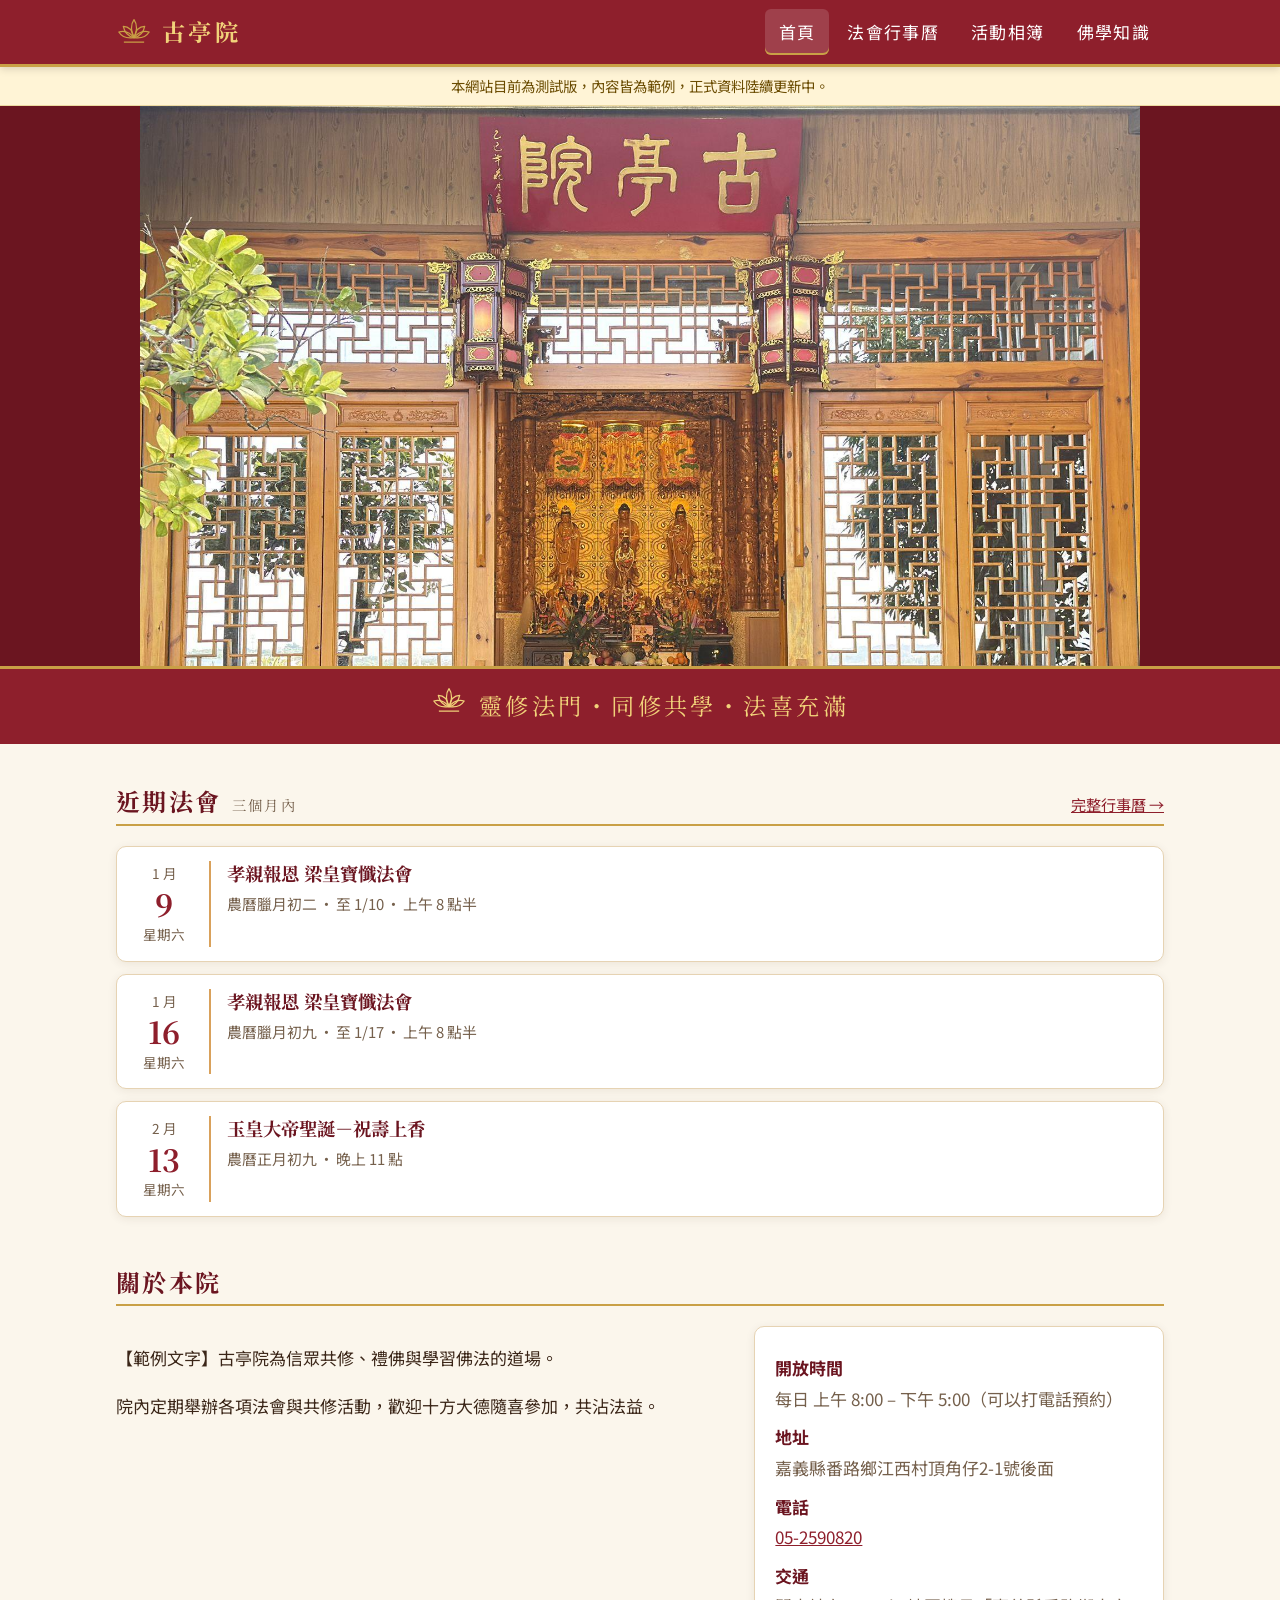
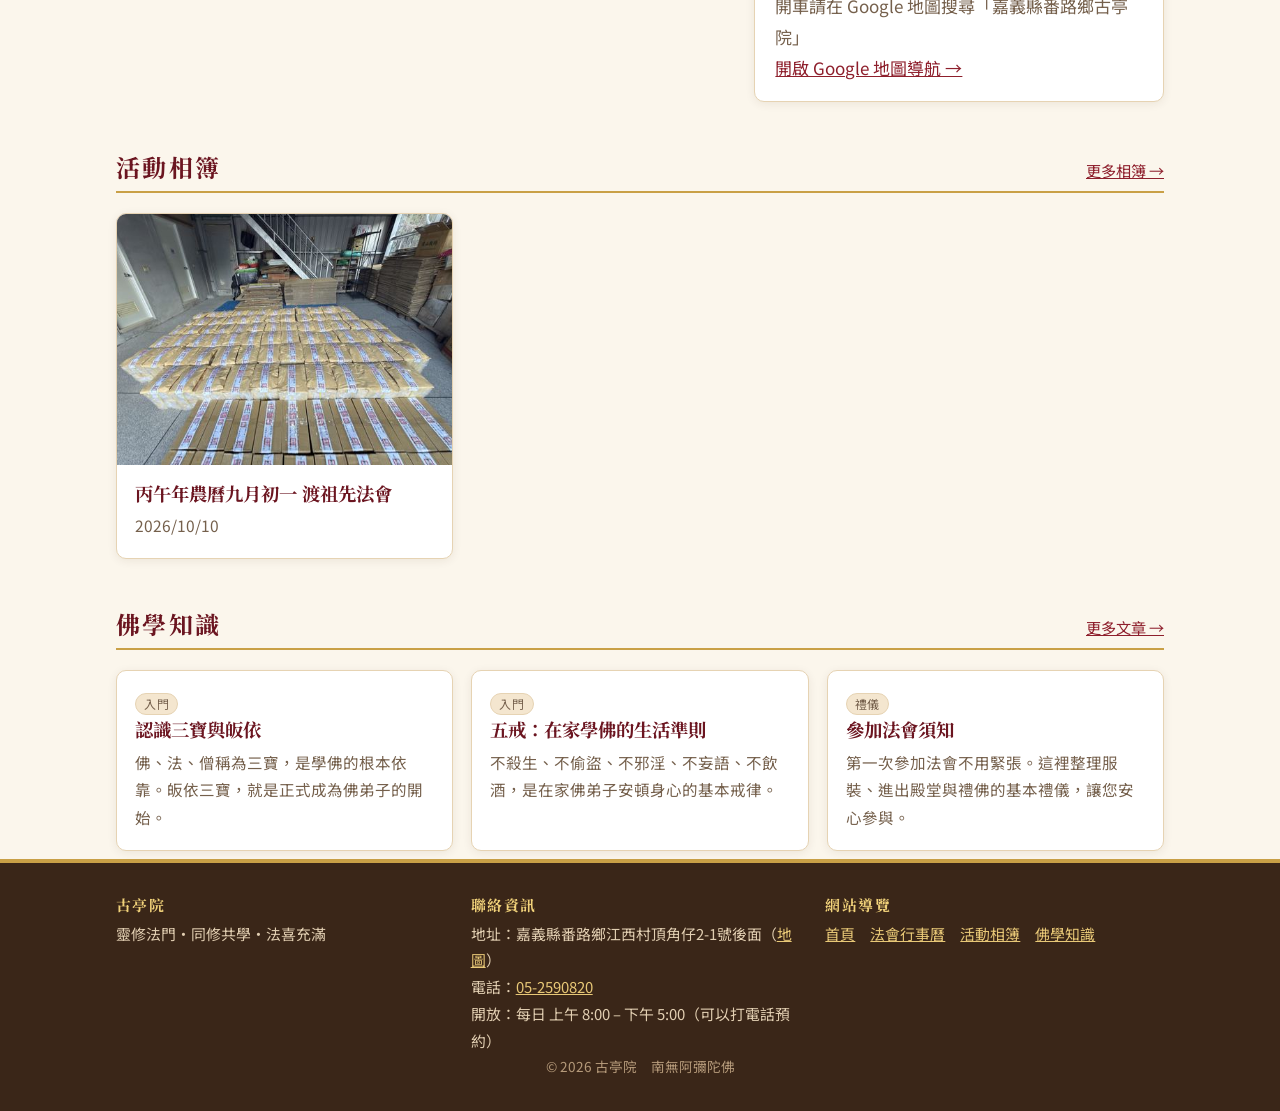
==== index.html @ 890fa640 "相簿：渡祖先法會換成新的 15 張照片；放大檢視加上「上一張／下一張」按鈕與點照片切換 Co-Authored-By: Claude Opus 5.5 (1M context) <noreply@an" ====
<!doctype html>
<html lang="zh-Hant-TW">
<head>
<meta charset="utf-8">
<meta name="viewport" content="width=device-width, initial-scale=1">
<title>古亭院</title>
<meta name="description" content="古亭院官方網站：法會行事曆、活動相簿與佛學知識。">
<link rel="icon" href="images/favicon.svg" type="image/svg+xml">
<link rel="preconnect" href="https://fonts.googleapis.com">
<link rel="preconnect" href="https://fonts.gstatic.com" crossorigin>
<link href="https://fonts.googleapis.com/css2?family=Noto+Sans+TC:wght@400;700&family=Noto+Serif+TC:wght@600;700&display=swap" rel="stylesheet">
<link rel="stylesheet" href="assets/css/style.css?v=10">
</head>
<body>
<header id="site-header" class="site-header"></header>
<section class="hero">
  <img class="hero-img" src="images/hero-gate-2.jpg" alt="古亭院山門，紅底金字「古亭院」匾額，大殿供奉佛像" width="1800" height="1009">
  <div class="hero-band">
    <h1 id="hero-name" class="visually-hidden">古亭院</h1>
    <span class="lotus" id="hero-lotus"></span>
    <p id="hero-slogan"></p>
  </div>
</section>
<main class="container">
  <section class="section">
    <div class="section-head"><h2>近期法會<small class="h2-note">三個月內</small></h2><a href="calendar.html">完整行事曆 →</a></div>
    <ul class="event-list" id="upcoming"></ul>
  </section>
  <section class="section">
    <div class="section-head"><h2>關於本院</h2></div>
    <div class="intro">
      <div id="intro-text"></div>
      <div class="info-box"><dl id="info-list"></dl></div>
    </div>
  </section>
  <section class="section">
    <div class="section-head"><h2>活動相簿</h2><a href="gallery.html">更多相簿 →</a></div>
    <div class="grid" id="latest-albums"></div>
  </section>
  <section class="section">
    <div class="section-head"><h2>佛學知識</h2><a href="dharma.html">更多文章 →</a></div>
    <div class="grid" id="latest-articles"></div>
  </section>
</main>
<footer id="site-footer" class="site-footer"></footer>
<script src="data/site.js?v=10"></script>
<script src="data/events.js?v=10"></script>
<script src="data/photos.js?v=10"></script>
<script src="data/albums.js?v=10"></script>
<script src="data/articles.js?v=10"></script>
<script src="assets/js/common.js?v=10"></script>
<script src="assets/js/home.js?v=10"></script>
</body>
</html>
---- assets/css/style.css ----
/* 古亭院網站 共用樣式
 * 配色取自古亭院山門實景：
 *   匾額朱紅、匾額金字、檜木門扇、佛龕金、供桌墨綠、深木色
 */
:root {
  --bg: #fbf6ec;           /* 淺木白：頁面底色 */
  --surface: #ffffff;
  --surface-alt: #f4e6cf;  /* 淺檜木：區塊底色 */
  --text: #3b2618;         /* 深木色：內文 */
  --text-muted: #75604c;
  --primary: #8e1f2c;      /* 匾額朱紅：頁首、按鈕、標題 */
  --primary-dark: #6b1520;
  --accent: #c9a046;       /* 匾額金字：線條、重點 */
  --wood: #d9a15b;         /* 檜木門扇 */
  --altar-gold: #b8742b;   /* 佛龕金 */
  --green: #2f4a3e;        /* 供桌墨綠：例行共修 */
  --footer: #3a2618;       /* 深木色：頁尾 */
  --border: #e6d3b3;
  --shadow: 0 2px 10px rgba(70, 40, 15, 0.08);
  --radius: 10px;
  --max: 1080px;
  --font-serif: "Noto Serif TC", "Songti TC", "PMingLiU", serif;
  --font-sans: "Noto Sans TC", "PingFang TC", "Microsoft JhengHei", sans-serif;
}

* { box-sizing: border-box; }

html { -webkit-text-size-adjust: 100%; }

body {
  margin: 0;
  background: var(--bg);
  color: var(--text);
  font-family: var(--font-sans);
  font-size: 17px;
  line-height: 1.8;
}

img { max-width: 100%; display: block; }

a { color: var(--primary); }
a:hover { color: var(--primary-dark); }

h1, h2, h3, h4 {
  font-family: var(--font-serif);
  line-height: 1.4;
  color: var(--primary-dark);
  margin: 0 0 0.6em;
}

.container {
  width: 100%;
  max-width: var(--max);
  margin: 0 auto;
  padding: 0 16px;
}

/* ===== 頁首與選單 ===== */
.site-header {
  background: var(--primary);
  color: #fff;
  position: sticky;
  top: 0;
  z-index: 50;
  border-bottom: 3px solid var(--accent);
  box-shadow: 0 2px 8px rgba(0, 0, 0, 0.15);
}
.site-header .container {
  display: flex;
  align-items: center;
  justify-content: space-between;
  min-height: 64px;
}
.brand {
  display: flex;
  align-items: center;
  gap: 10px;
  color: #f1d27a;
  text-decoration: none;
  font-family: var(--font-serif);
  font-size: 1.45rem;
  font-weight: 700;
  letter-spacing: 0.15em;
}
.brand:hover { color: #f6dd92; }
.brand-mark { color: var(--accent); }
.brand-mark {
  width: 36px;
  height: 36px;
  flex: none;
}
.nav-toggle {
  display: none;
  background: none;
  border: 1px solid rgba(255, 255, 255, 0.5);
  color: #fff;
  border-radius: 6px;
  padding: 6px 12px;
  font-size: 1rem;
  font-family: inherit;
  cursor: pointer;
}
.site-nav ul {
  list-style: none;
  margin: 0;
  padding: 0;
  display: flex;
  gap: 4px;
}
.site-nav a {
  display: block;
  color: #fff;
  text-decoration: none;
  padding: 8px 14px;
  border-radius: 6px;
  letter-spacing: 0.08em;
}
.site-nav a:hover,
.site-nav a[aria-current="page"] {
  background: rgba(255, 255, 255, 0.15);
  color: #fff;
}
.site-nav a[aria-current="page"] {
  box-shadow: inset 0 -2px 0 var(--accent);
}

@media (max-width: 760px) {
  .nav-toggle { display: block; }
  .site-nav {
    display: none;
    position: absolute;
    top: 100%;
    left: 0;
    right: 0;
    background: var(--primary-dark);
    padding: 8px 16px 16px;
  }
  .site-nav.open { display: block; }
  .site-nav ul { flex-direction: column; }
  .site-nav a { padding: 12px 10px; font-size: 1.1rem; }
}

/* ===== 測試站提示 ===== */
.notice-bar {
  background: #fff4d6;
  color: #6a4b00;
  border-bottom: 1px solid #ecd9a0;
  font-size: 0.9rem;
  text-align: center;
  padding: 6px 16px;
}

/* ===== 首頁橫幅：山門照片 + 標語 ===== */
.hero { background: var(--primary-dark); }
.hero-img {
  width: 100%;
  max-width: 1000px;
  height: auto;
  margin: 0 auto;
}
.hero-band {
  background: var(--primary);
  border-top: 3px solid var(--accent);
  color: #f1d27a;
  text-align: center;
  padding: 14px 16px 16px;
  display: flex;
  align-items: center;
  justify-content: center;
  gap: 12px;
}
.hero-band p {
  margin: 0;
  font-family: var(--font-serif);
  font-size: clamp(1.05rem, 3.6vw, 1.45rem);
  letter-spacing: 0.15em;
}
.hero-band .lotus { width: 36px; flex: none; color: #f1d27a; }
.visually-hidden {
  position: absolute !important;
  width: 1px; height: 1px;
  overflow: hidden;
  clip: rect(0 0 0 0);
  white-space: nowrap;
}

/* ===== 頁面標題 ===== */
.page-title {
  background: var(--surface-alt);
  border-bottom: 3px solid var(--altar-gold);
  padding: 36px 0 28px;
}
.page-title h1 { margin: 0; font-size: clamp(1.6rem, 5vw, 2.2rem); letter-spacing: 0.12em; }
.page-title p { margin: 6px 0 0; color: var(--text-muted); }

main { padding-bottom: 48px; }

.section { padding: 40px 0 8px; }
.section-head {
  display: flex;
  align-items: baseline;
  justify-content: space-between;
  gap: 12px;
  flex-wrap: wrap;
  border-bottom: 2px solid var(--accent);
  margin-bottom: 20px;
  padding-bottom: 6px;
}
.section-head h2 { margin: 0; font-size: 1.5rem; letter-spacing: 0.1em; }
.section-head a { font-size: 0.95rem; }

/* ===== 卡片 ===== */
.grid {
  display: grid;
  gap: 18px;
  grid-template-columns: repeat(auto-fill, minmax(260px, 1fr));
}
.card {
  background: var(--surface);
  border: 1px solid var(--border);
  border-radius: var(--radius);
  box-shadow: var(--shadow);
  overflow: hidden;
}
.card-body { padding: 16px 18px 18px; }
.card h3 { font-size: 1.15rem; margin-bottom: 0.3em; }
.card p { margin: 0; color: var(--text-muted); font-size: 0.97rem; }
a.card { display: block; text-decoration: none; color: inherit; transition: transform 0.15s; }
a.card:hover { transform: translateY(-2px); color: inherit; }

.badge {
  display: inline-block;
  font-size: 0.75rem;
  line-height: 1.6;
  padding: 0 8px;
  border-radius: 999px;
  background: var(--surface-alt);
  color: var(--text-muted);
  border: 1px solid var(--border);
  vertical-align: middle;
  letter-spacing: 0.05em;
}
.badge-sample { background: #fff4d6; color: #8a5d00; border-color: #ecd9a0; }
.badge-accent { background: var(--primary); color: #fff; border-color: var(--primary); }

/* ===== 法會列表 ===== */
.event-list { list-style: none; margin: 0; padding: 0; display: grid; gap: 12px; }
.event {
  display: flex;
  gap: 16px;
  background: var(--surface);
  border: 1px solid var(--border);
  border-radius: var(--radius);
  padding: 14px 16px;
  box-shadow: var(--shadow);
}
.event-date {
  flex: none;
  width: 78px;
  text-align: center;
  border-right: 2px solid var(--wood);
  padding-right: 14px;
}
.event-date .m { font-size: 0.85rem; color: var(--text-muted); }
.event-date .d { font-family: var(--font-serif); font-size: 1.9rem; color: var(--primary); line-height: 1.2; font-weight: 700; }
.event-date .w { font-size: 0.85rem; color: var(--text-muted); }
.event-info h3 { font-size: 1.15rem; margin: 0 0 4px; }
.event-meta { color: var(--text-muted); font-size: 0.93rem; }
.event-meta span + span::before { content: "・"; margin: 0 2px; }
.event-desc { margin: 6px 0 0; font-size: 0.97rem; }
.event.past { opacity: 0.55; }

/* ===== 行事曆 ===== */
.toolbar {
  display: flex;
  flex-wrap: wrap;
  gap: 10px;
  align-items: center;
  justify-content: space-between;
  margin: 24px 0 16px;
}
.tabs { display: flex; gap: 6px; }
.btn {
  appearance: none;
  border: 1px solid var(--border);
  background: var(--surface);
  color: var(--text);
  padding: 8px 16px;
  border-radius: 8px;
  font: inherit;
  font-size: 0.97rem;
  cursor: pointer;
  text-decoration: none;
  display: inline-block;
}
.btn:hover { border-color: var(--accent); color: var(--text); }
.btn.active, .btn-primary { background: var(--primary); border-color: var(--primary); color: #fff; }
.btn-primary:hover { background: var(--primary-dark); color: #fff; }
.month-nav { display: flex; align-items: center; gap: 8px; }
.month-nav h2 { margin: 0; font-size: 1.3rem; min-width: 8.5em; text-align: center; }

.cal-grid {
  display: grid;
  grid-template-columns: repeat(7, 1fr);
  border-top: 1px solid var(--border);
  border-left: 1px solid var(--border);
  background: var(--surface);
  border-radius: var(--radius);
  overflow: hidden;
}
.cal-grid .wd {
  background: var(--surface-alt);
  text-align: center;
  font-size: 0.9rem;
  padding: 6px 0;
  border-right: 1px solid var(--border);
  border-bottom: 1px solid var(--border);
  color: var(--text-muted);
}
.cal-cell {
  min-height: 96px;
  padding: 4px 6px;
  border-right: 1px solid var(--border);
  border-bottom: 1px solid var(--border);
  font-size: 0.85rem;
  line-height: 1.4;
}
.cal-cell.other { background: #fbf9f4; color: #b9ad9f; }
.cal-cell.today { background: #fdf0d6; box-shadow: inset 0 0 0 2px var(--accent); }
.cal-cell .num { font-weight: 700; font-size: 0.95rem; }
.cal-cell .lunar { color: var(--text-muted); font-size: 0.75rem; margin-left: 4px; }
.cal-cell .lunar.key { color: var(--primary); font-weight: 700; }
.cal-ev {
  display: block;
  margin-top: 3px;
  background: var(--primary);
  color: #fff;
  border-radius: 4px;
  padding: 1px 5px;
  font-size: 0.78rem;
  overflow: hidden;
  text-overflow: ellipsis;
  white-space: nowrap;
}
.cal-ev.regular { background: var(--green); }

@media (max-width: 640px) {
  .cal-cell { min-height: 64px; padding: 3px; }
  .cal-cell .lunar { display: block; margin: 0; }
  .cal-ev { font-size: 0; height: 6px; padding: 0; margin-top: 4px; }
}

.year-halves { display: grid; gap: 28px; grid-template-columns: 1fr 1fr; align-items: start; }
@media (max-width: 860px) { .year-halves { grid-template-columns: 1fr; } }
.year-half > h2 {
  margin: 0;
  padding: 10px 16px;
  background: var(--primary);
  color: #f1d27a;
  border-radius: 8px;
  font-size: 1.25rem;
}
.year-half > h2 span { margin-left: 10px; font-size: .9rem; font-weight: 400; color: #f6e7c1; }
.year-half > .empty { margin-top: 16px; }
.month-block { margin-top: 28px; }
.month-block > h3 {
  font-size: 1.2rem;
  border-left: 4px solid var(--accent);
  padding-left: 10px;
}
.empty { color: var(--text-muted); text-align: center; padding: 24px; }

/* ===== 相簿 ===== */
.album-cover { aspect-ratio: 4 / 3; object-fit: cover; width: 100%; background: var(--surface-alt); }
.photo-grid {
  display: grid;
  gap: 10px;
  grid-template-columns: repeat(auto-fill, minmax(160px, 1fr));
}
.photo-grid button {
  border: 0;
  padding: 0;
  background: none;
  cursor: zoom-in;
  border-radius: 8px;
  overflow: hidden;
}
.photo-grid img { aspect-ratio: 1; object-fit: cover; width: 100%; }
.video-wrap {
  position: relative;
  aspect-ratio: 16 / 9;
  background: #000;
  border-radius: var(--radius);
  overflow: hidden;
}
.video-wrap iframe, .video-wrap video { position: absolute; inset: 0; width: 100%; height: 100%; border: 0; }
.video-grid { display: grid; gap: 18px; grid-template-columns: repeat(auto-fill, minmax(300px, 1fr)); }
@media (max-width: 400px) { .video-grid { grid-template-columns: 1fr; } }
.video-playlist { max-width: 860px; margin: 0 auto 24px; }
.video-playlist:empty { display: none; }
.playlist-link { text-align: center; margin: 10px 0 0; }

.lightbox {
  position: fixed;
  inset: 0;
  background: rgba(20, 12, 8, 0.92);
  display: none;
  align-items: center;
  justify-content: center;
  z-index: 100;
  padding: 16px;
}
.lightbox.open { display: flex; }
.lightbox figure { margin: 0; max-width: 100%; max-height: 100%; text-align: center; }
.lightbox img { max-height: calc(100vh - 130px); margin: 0 auto; border-radius: 6px; }
.lightbox img { cursor: pointer; transition: opacity .15s; }
.lightbox.loading img { opacity: .35; }
.lb-nav { display: flex; align-items: center; justify-content: center; gap: 16px; margin-top: 12px; }
.lightbox figcaption { color: #eee; min-width: 64px; }
.lb-step {
  background: var(--accent);
  color: #3a2618;
  border: 0;
  border-radius: 999px;
  padding: 10px 18px;
  font-size: 1rem;
  font-weight: 700;
  cursor: pointer;
}
.lb-step:active { transform: scale(.96); }
.lightbox .lb-btn {
  position: absolute;
  background: rgba(255, 255, 255, 0.15);
  color: #fff;
  border: 0;
  width: 48px;
  height: 48px;
  border-radius: 50%;
  font-size: 1.6rem;
  cursor: pointer;
}
.lb-close { top: 16px; right: 16px; }
.lb-prev { left: 12px; top: 50%; transform: translateY(-50%); }
.lb-next { right: 12px; top: 50%; transform: translateY(-50%); }

/* ===== 佛學知識 ===== */
.filter-row { display: flex; flex-wrap: wrap; gap: 8px; margin: 24px 0 18px; }
.article {
  background: var(--surface);
  border: 1px solid var(--border);
  border-radius: var(--radius);
  padding: 28px 22px;
  box-shadow: var(--shadow);
  max-width: 760px;
  margin: 24px auto 0;
}
.article h1 { font-size: 1.7rem; }
.article .meta { color: var(--text-muted); font-size: 0.93rem; margin-bottom: 1em; }
.article p { margin: 0 0 1em; text-align: justify; }
.article blockquote {
  margin: 1.2em 0;
  padding: 12px 18px;
  background: var(--surface-alt);
  border-left: 4px solid var(--accent);
  font-family: var(--font-serif);
}
.article h2 { font-size: 1.25rem; margin-top: 1.4em; }

/* ===== 首頁其他 ===== */
.intro { display: grid; gap: 24px; grid-template-columns: 1fr; }
@media (min-width: 820px) { .intro { grid-template-columns: 3fr 2fr; } }
.info-box {
  background: var(--surface);
  border: 1px solid var(--border);
  border-radius: var(--radius);
  padding: 18px 20px;
  box-shadow: var(--shadow);
}
.info-box dl { margin: 0; }
.info-box dt { font-weight: 700; color: var(--primary-dark); margin-top: 8px; }
.info-box dd { margin: 0; color: var(--text-muted); }

/* ===== 頁尾 ===== */
.site-footer {
  background: var(--footer);
  color: #e2cfb2;
  border-top: 4px solid var(--accent);
  padding: 32px 0;
  font-size: 0.93rem;
}
.site-footer a { color: #e8c877; }
.site-footer .container { display: grid; gap: 16px; grid-template-columns: repeat(auto-fit, minmax(220px, 1fr)); }
.site-footer h4 { color: #f1d27a; margin-bottom: 0.3em; letter-spacing: 0.1em; }
.site-footer p { margin: 0; }
.copyright { text-align: center; margin-top: 20px; color: #b59a7a; font-size: 0.85rem; }

/* 行事曆公告 */
.cal-notes { margin-top: 24px; }
.cal-notes ul { margin: 0; padding-left: 1.2em; }
.cal-notes li { margin: 2px 0; }
.h2-note { margin-left: 10px; font-size: .9rem; font-weight: 400; color: var(--text-muted); }
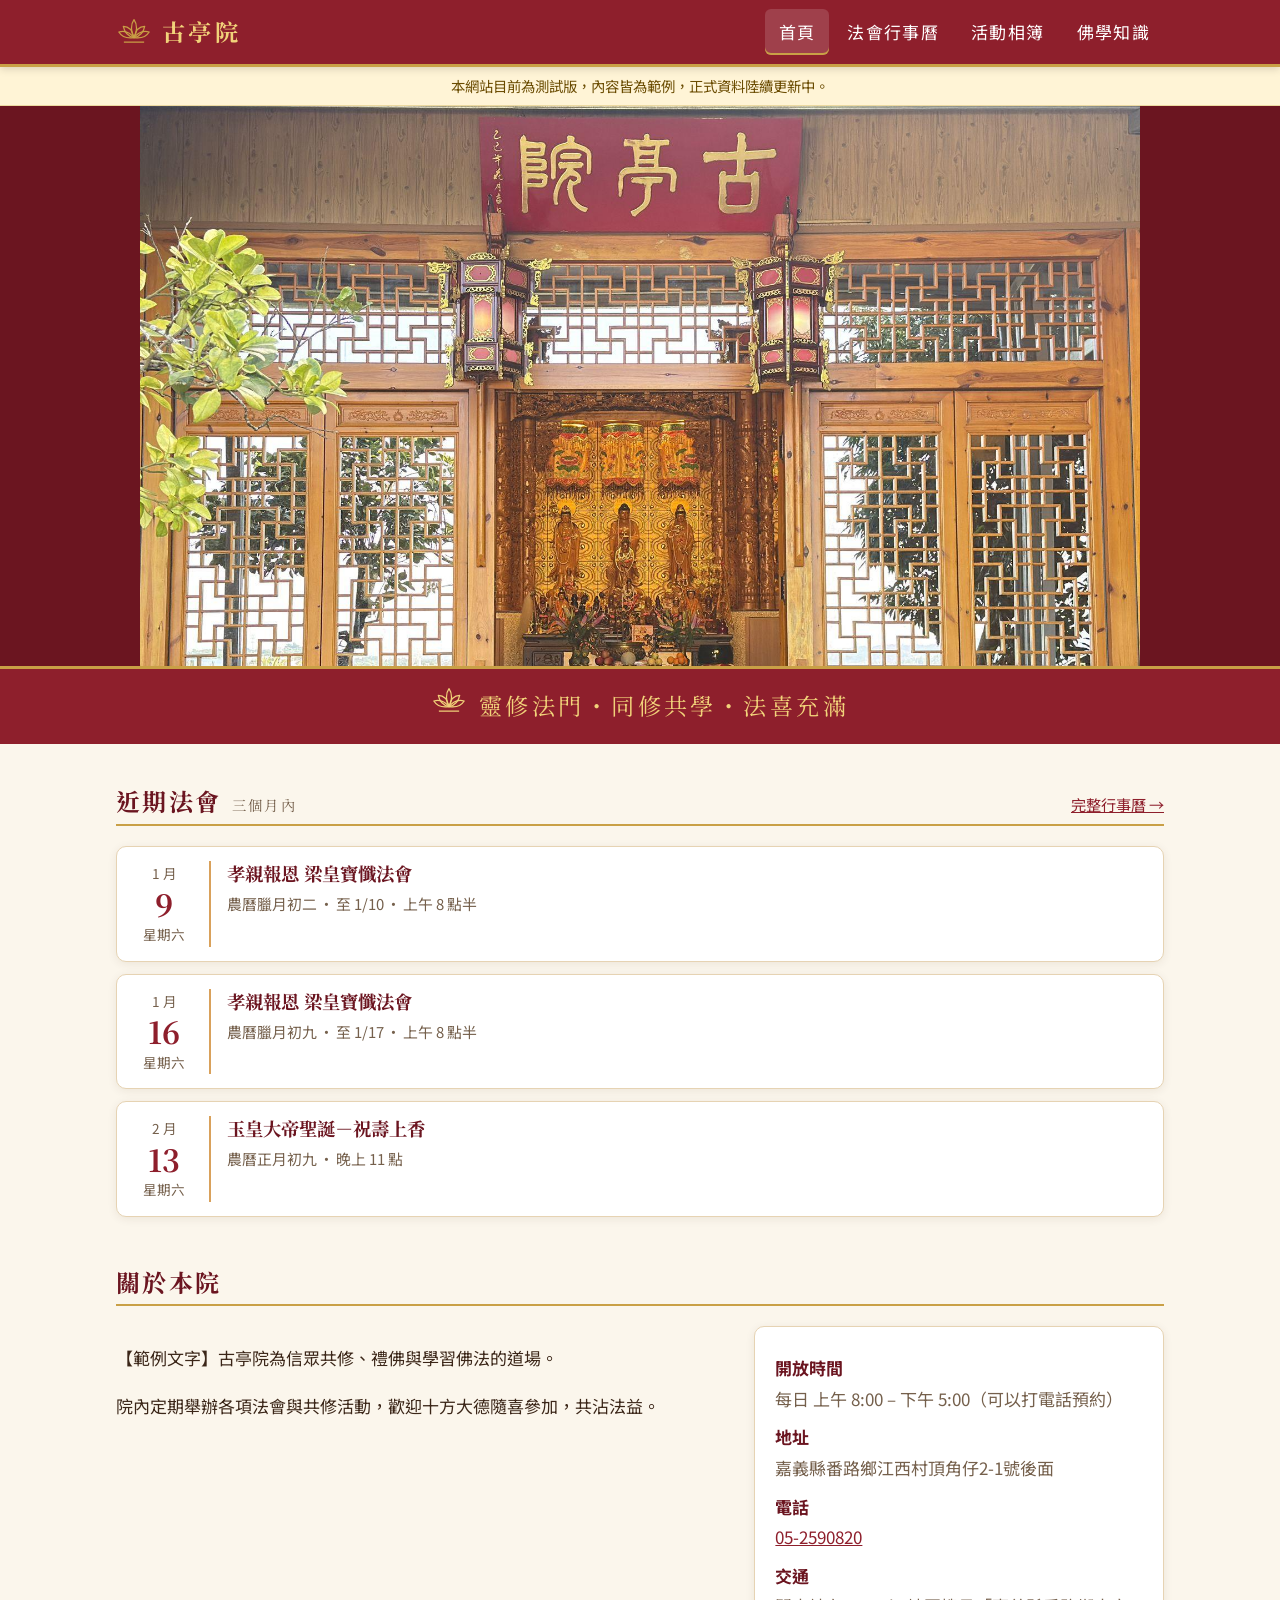
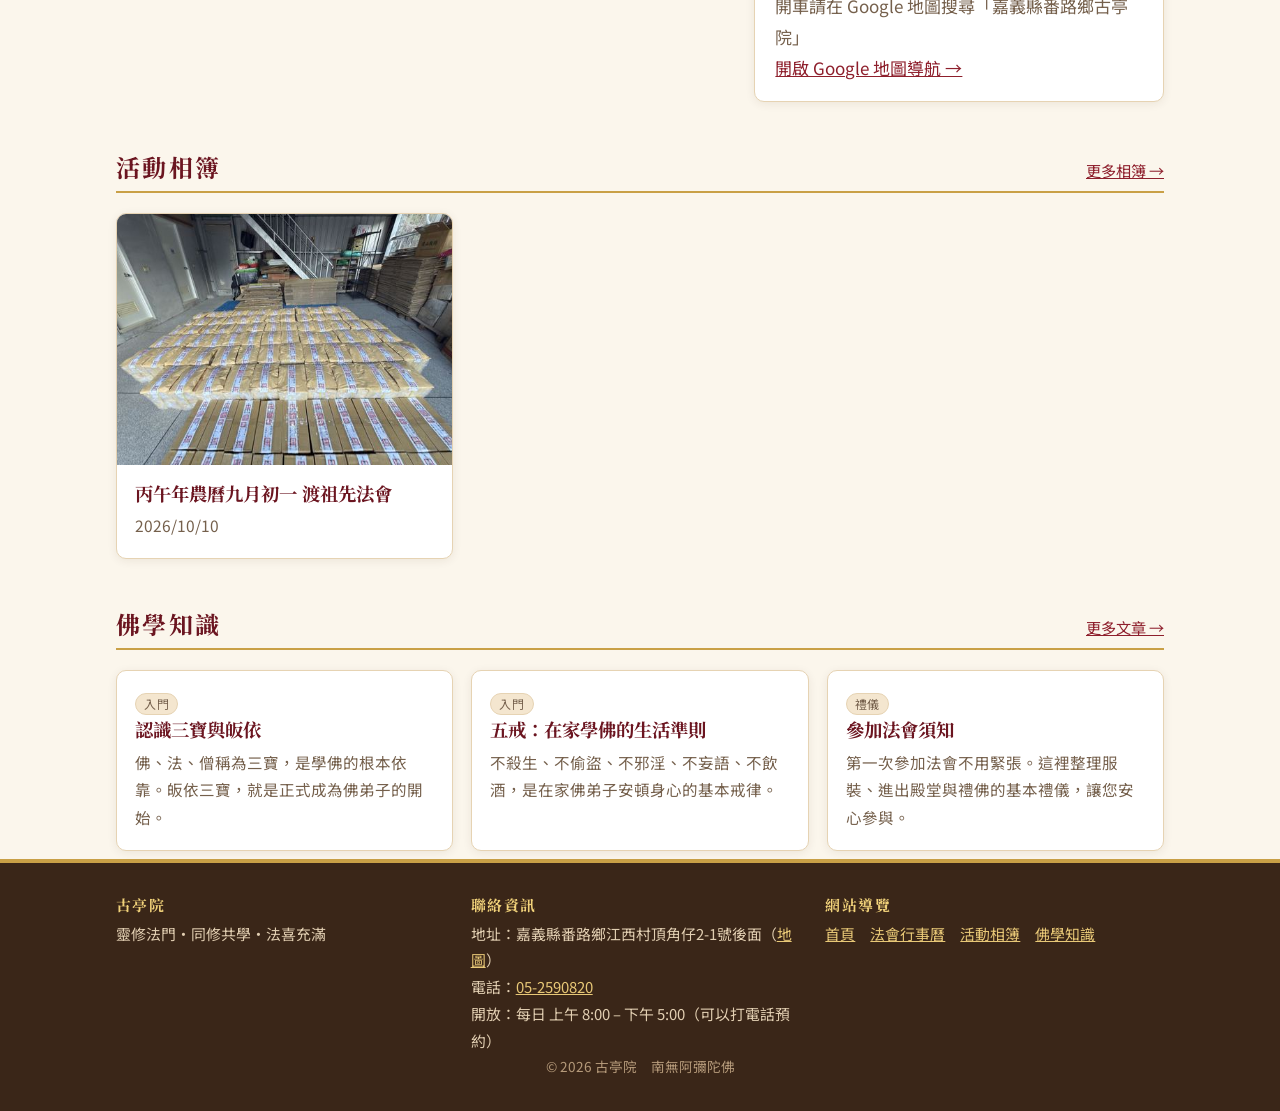
==== commit 57e789ce: "相簿放大檢視加快：先顯示小圖、預先載入後兩張；大圖縮到 1280 像素 Co-Authored-By: Claude Opus 5.5 (1M context) <noreply@anthropic." ====
--- a/index.html
+++ b/index.html
@@ -9,7 +9,7 @@
 <link rel="preconnect" href="https://fonts.googleapis.com">
 <link rel="preconnect" href="https://fonts.gstatic.com" crossorigin>
 <link href="https://fonts.googleapis.com/css2?family=Noto+Sans+TC:wght@400;700&family=Noto+Serif+TC:wght@600;700&display=swap" rel="stylesheet">
-<link rel="stylesheet" href="assets/css/style.css?v=10">
+<link rel="stylesheet" href="assets/css/style.css?v=11">
 </head>
 <body>
 <header id="site-header" class="site-header"></header>
@@ -43,12 +43,12 @@
   </section>
 </main>
 <footer id="site-footer" class="site-footer"></footer>
-<script src="data/site.js?v=10"></script>
-<script src="data/events.js?v=10"></script>
-<script src="data/photos.js?v=10"></script>
-<script src="data/albums.js?v=10"></script>
-<script src="data/articles.js?v=10"></script>
-<script src="assets/js/common.js?v=10"></script>
-<script src="assets/js/home.js?v=10"></script>
+<script src="data/site.js?v=11"></script>
+<script src="data/events.js?v=11"></script>
+<script src="data/photos.js?v=11"></script>
+<script src="data/albums.js?v=11"></script>
+<script src="data/articles.js?v=11"></script>
+<script src="assets/js/common.js?v=11"></script>
+<script src="assets/js/home.js?v=11"></script>
 </body>
 </html>
--- a/assets/css/style.css
+++ b/assets/css/style.css
@@ -413,8 +413,9 @@
 .lightbox.open { display: flex; }
 .lightbox figure { margin: 0; max-width: 100%; max-height: 100%; text-align: center; }
 .lightbox img { max-height: calc(100vh - 130px); margin: 0 auto; border-radius: 6px; }
+.lightbox.loading img { width: min(100%, 1000px); object-fit: contain; }
 .lightbox img { cursor: pointer; transition: opacity .15s; }
-.lightbox.loading img { opacity: .35; }
+.lightbox.loading img { filter: blur(1px); }
 .lb-nav { display: flex; align-items: center; justify-content: center; gap: 16px; margin-top: 12px; }
 .lightbox figcaption { color: #eee; min-width: 64px; }
 .lb-step {
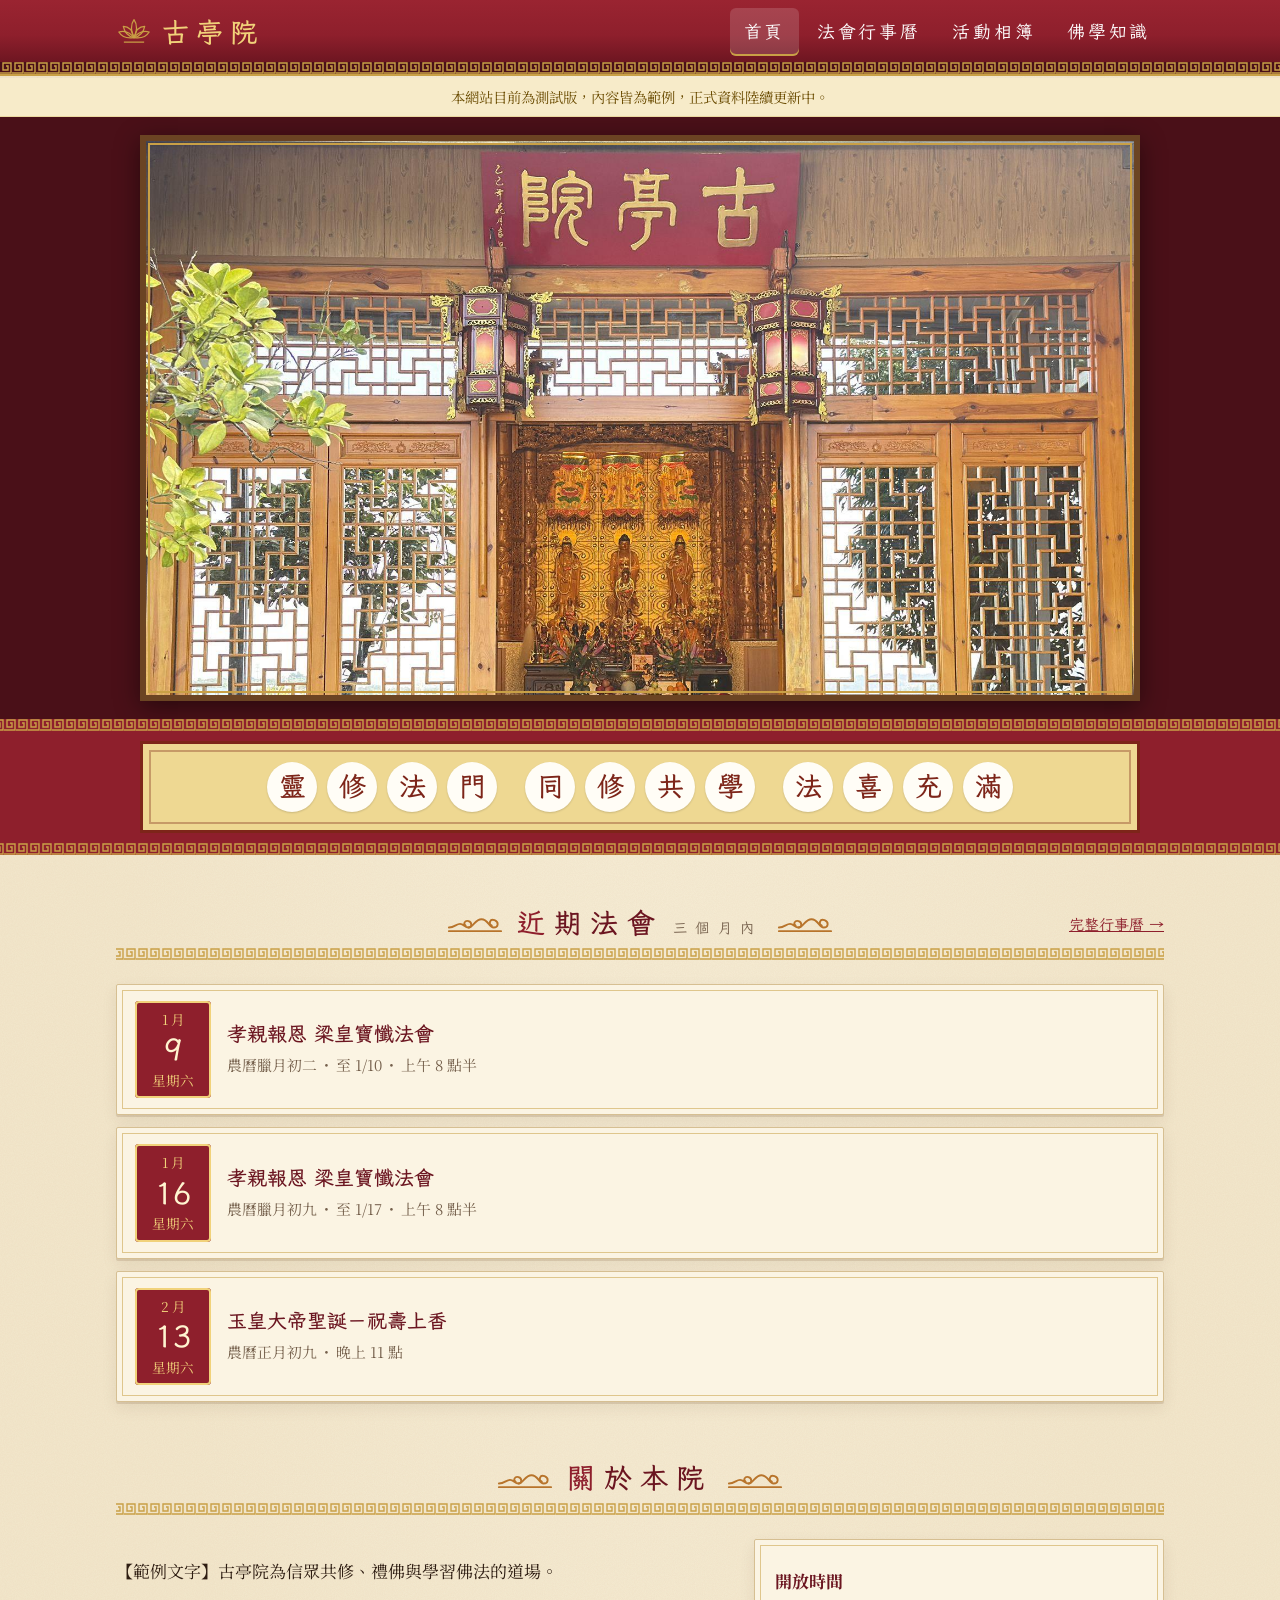
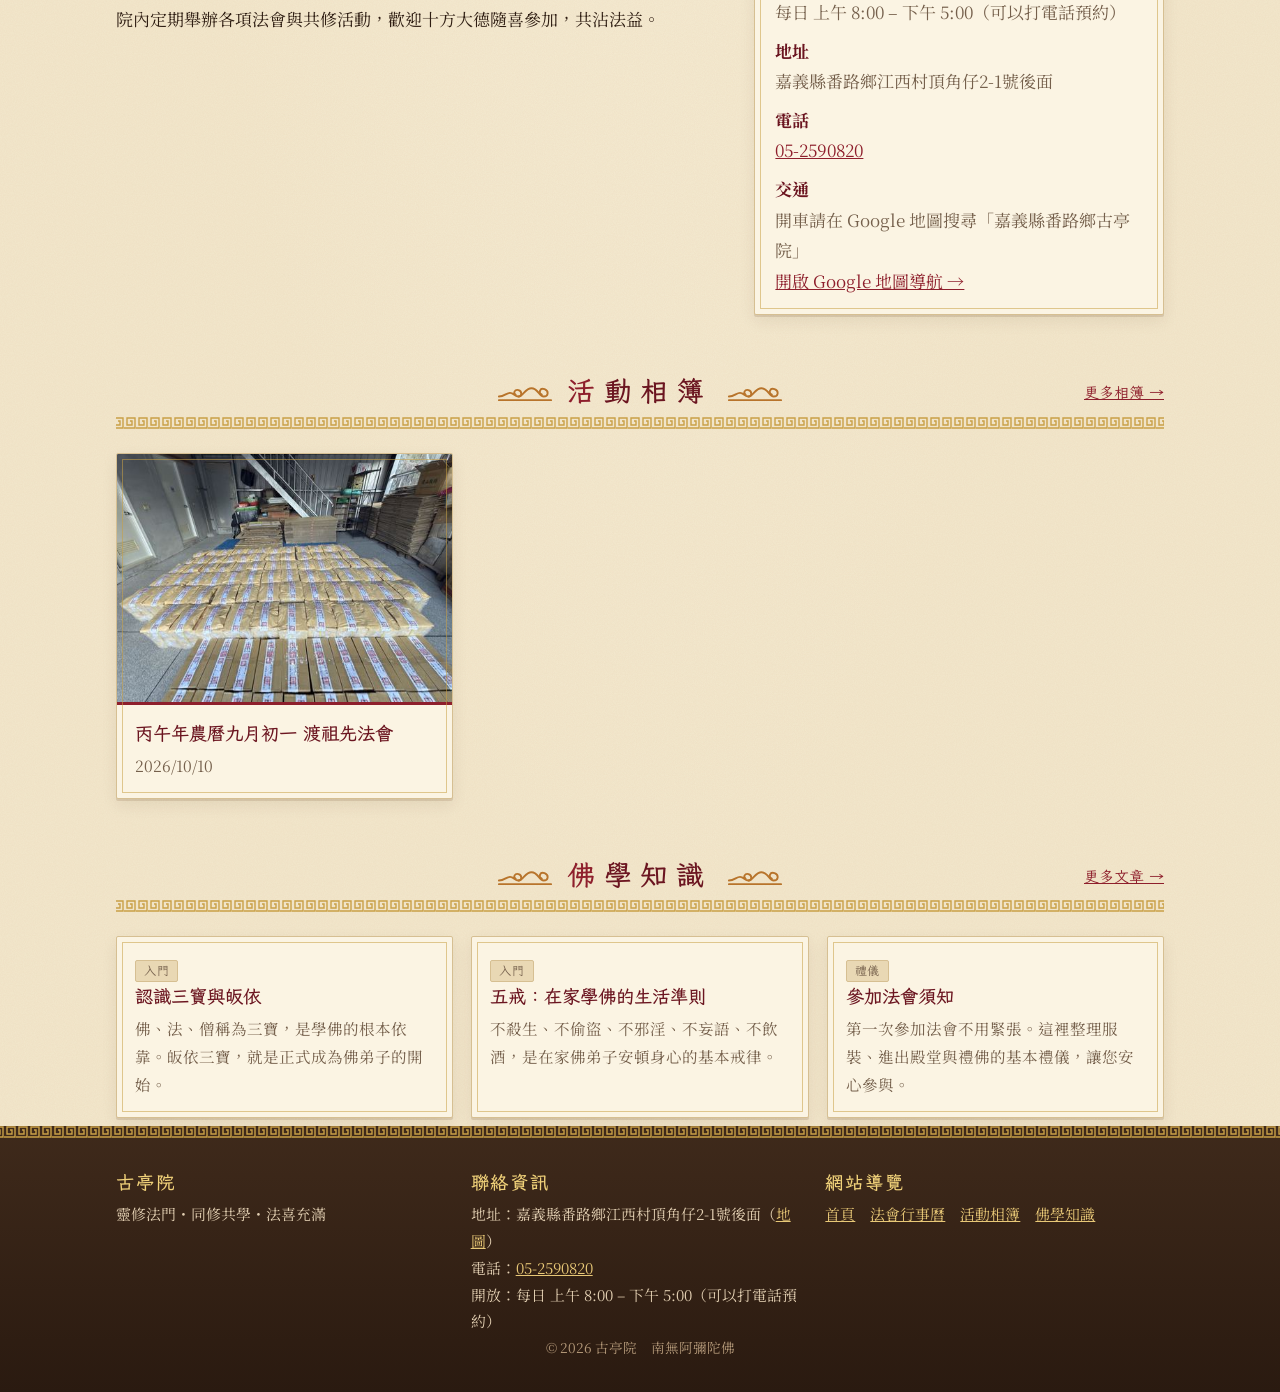
==== commit 69b959d9: "網站改為古風寺廟風格，首頁標語改白馬寺照壁樣式 - 套用古風樣式：宣紙底、回紋飾帶、祥雲標題、朱印日期、楷書字體 - 「靈修法門・同修共學・法喜充滿」改為黃底照壁、白色圓框字 - CSS/JS 版本號" ====
--- a/index.html
+++ b/index.html
@@ -8,8 +8,8 @@
 <link rel="icon" href="images/favicon.svg" type="image/svg+xml">
 <link rel="preconnect" href="https://fonts.googleapis.com">
 <link rel="preconnect" href="https://fonts.gstatic.com" crossorigin>
-<link href="https://fonts.googleapis.com/css2?family=Noto+Sans+TC:wght@400;700&family=Noto+Serif+TC:wght@600;700&display=swap" rel="stylesheet">
-<link rel="stylesheet" href="assets/css/style.css?v=11">
+<link href="https://fonts.googleapis.com/css2?family=LXGW+WenKai+TC:wght@400;700&family=Noto+Sans+TC:wght@400;700&family=Noto+Serif+TC:wght@400;600;700&display=swap" rel="stylesheet">
+<link rel="stylesheet" href="assets/css/style.css?v=15">
 </head>
 <body>
 <header id="site-header" class="site-header"></header>
@@ -43,12 +43,12 @@
   </section>
 </main>
 <footer id="site-footer" class="site-footer"></footer>
-<script src="data/site.js?v=11"></script>
-<script src="data/events.js?v=11"></script>
-<script src="data/photos.js?v=11"></script>
-<script src="data/albums.js?v=11"></script>
-<script src="data/articles.js?v=11"></script>
-<script src="assets/js/common.js?v=11"></script>
-<script src="assets/js/home.js?v=11"></script>
+<script src="data/site.js?v=15"></script>
+<script src="data/events.js?v=15"></script>
+<script src="data/photos.js?v=15"></script>
+<script src="data/albums.js?v=15"></script>
+<script src="data/articles.js?v=15"></script>
+<script src="assets/js/common.js?v=15"></script>
+<script src="assets/js/home.js?v=15"></script>
 </body>
 </html>
--- a/assets/css/style.css
+++ b/assets/css/style.css
@@ -500,3 +500,211 @@
 .cal-notes ul { margin: 0; padding-left: 1.2em; }
 .cal-notes li { margin: 2px 0; }
 .h2-note { margin-left: 10px; font-size: .9rem; font-weight: 400; color: var(--text-muted); }
+
+/* 影片區：播放器下方的影片標題清單，點選即播放 */
+.video-list { list-style: none; margin: 14px 0 0; padding: 0; display: grid; gap: 10px; grid-template-columns: repeat(auto-fill, minmax(250px, 1fr)); }
+.video-list button {
+  width: 100%; display: flex; gap: 12px; align-items: center; text-align: left; cursor: pointer;
+  padding: 8px; background: #fff; border: 1px solid #e6d7b8; border-radius: 8px; font: inherit; color: inherit;
+}
+.video-list button:hover, .video-list button.active { border-color: #c9a046; background: #fdf6e3; }
+.video-list button.active strong { color: #8e1f2c; }
+.video-list img { width: 112px; aspect-ratio: 16 / 9; object-fit: cover; border-radius: 4px; flex: none; background: #3a2618; }
+.video-list span { display: flex; flex-direction: column; gap: 4px; min-width: 0; }
+.video-list strong { font-size: 1rem; line-height: 1.4; }
+.video-list small { color: #7a6650; }
+/* =====================================================================
+ * 古風寺廟主題：宣紙底、回紋邊、祥雲標題、朱印日期、楷書字體
+ * ===================================================================== */
+:root {
+  --font-kai: "LXGW WenKai TC", "BiauKai", "DFKai-SB", "KaiTi", var(--font-serif);
+  --paper: #f3e7cc;
+  --paper-deep: #e9d8b4;
+  --ink: #2e1d12;
+  --fret: url("data:image/svg+xml,%3Csvg xmlns='http://www.w3.org/2000/svg' width='24' height='12' viewBox='0 0 24 12'%3E%3Cpath d='M0 11H11V1H3V8H8V4H6' fill='none' stroke='%23c9a046' stroke-width='1.4'/%3E%3Cpath d='M12 11H23V1H15V8H20V4H18' fill='none' stroke='%23c9a046' stroke-width='1.4'/%3E%3C/svg%3E");
+  --cloud: url("data:image/svg+xml,%3Csvg xmlns='http://www.w3.org/2000/svg' viewBox='0 0 60 24'%3E%3Cg fill='none' stroke='%23b8742b' stroke-width='2' stroke-linecap='round'%3E%3Cpath d='M2 18c6 0 8-4 12-4s5 4 9 4 4-6 0-7-6 3-3 5'/%3E%3Cpath d='M23 18c5 0 7-9 14-9s8 9 13 9 6-6 1-8-7 4-3 6'/%3E%3Cpath d='M2 22h56'/%3E%3C/g%3E%3C/svg%3E");
+  --grain: url("data:image/svg+xml,%3Csvg xmlns='http://www.w3.org/2000/svg' width='160' height='160'%3E%3Cfilter id='n'%3E%3CfeTurbulence type='fractalNoise' baseFrequency='0.9' numOctaves='2' stitchTiles='stitch'/%3E%3CfeColorMatrix values='0 0 0 0 0.45 0 0 0 0 0.32 0 0 0 0 0.15 0 0 0 0.09 0'/%3E%3C/filter%3E%3Crect width='100%25' height='100%25' filter='url(%23n)'/%3E%3C/svg%3E");
+  --bg: var(--paper);
+  --surface: #fbf4e3;
+  --surface-alt: var(--paper-deep);
+  --text: var(--ink);
+  --border: #d6bf92;
+}
+
+body {
+  background: var(--grain), radial-gradient(ellipse at top, #f8eed8, var(--paper) 60%);
+  font-family: var(--font-serif);
+}
+
+h1, h2, h3, h4,
+.brand, .site-nav a, .btn, .event-date .d {
+  font-family: var(--font-kai);
+}
+
+/* 頁首：朱紅木樑 + 金色回紋飾帶 */
+.site-header {
+  background: linear-gradient(180deg, #9a2431, var(--primary) 55%, var(--primary-dark));
+  border-bottom: 0;
+}
+.site-header::after {
+  content: "";
+  position: absolute;
+  left: 0; right: 0; bottom: -12px;
+  height: 12px;
+  background: var(--fret) repeat-x, #4a1018;
+  background-size: 24px 12px;
+  border-bottom: 2px solid var(--accent);
+}
+.brand { font-size: 1.7rem; letter-spacing: 0.25em; }
+.site-nav a { font-size: 1.12rem; letter-spacing: 0.15em; }
+.notice-bar { margin-top: 14px; background: #f7ebc9; }
+
+/* 首頁橫幅：照片加木框 */
+.hero { background: #4a1018; padding: 18px 0 0; }
+.hero-img {
+  border: 6px solid #6b4423;
+  outline: 2px solid var(--accent);
+  outline-offset: -10px;
+  box-shadow: 0 6px 24px rgba(0, 0, 0, 0.45);
+  max-width: calc(100% - 24px);
+}
+@media (min-width: 1040px) { .hero-img { max-width: 1000px; } }
+.hero-band {
+  margin-top: 18px;
+  background: var(--fret) repeat-x top / 24px 12px, var(--fret) repeat-x bottom / 24px 12px, var(--primary);
+  padding: 22px 16px;
+  border-top: 0;
+}
+.hero-band p { font-family: var(--font-kai); font-size: clamp(1.15rem, 4vw, 1.7rem); letter-spacing: 0.25em; }
+
+/* 區塊標題：置中、兩側祥雲 */
+.section { padding-top: 48px; }
+.section-head {
+  position: relative;
+  justify-content: center;
+  border-bottom: 0;
+  padding-bottom: 18px;
+  margin-bottom: 24px;
+  background: var(--fret) repeat-x bottom / 24px 12px;
+}
+.section-head h2 {
+  font-size: 1.75rem;
+  letter-spacing: 0.3em;
+  padding: 0 70px;
+  background: var(--cloud) no-repeat left center / 56px auto, var(--cloud) no-repeat right center / 56px auto;
+}
+.section-head h2::first-letter { color: var(--primary); }
+.section-head a {
+  position: absolute;
+  right: 0;
+  bottom: 22px;
+  font-family: var(--font-kai);
+}
+@media (max-width: 640px) {
+  .section-head { flex-direction: column; align-items: center; }
+  .section-head h2 { font-size: 1.45rem; padding: 0 56px; background-size: 44px auto, 44px auto; }
+  .section-head a { position: static; margin-top: 4px; }
+}
+
+/* 頁面標題：卷軸感 */
+.page-title {
+  text-align: center;
+  background: var(--fret) repeat-x bottom / 24px 12px, linear-gradient(180deg, var(--paper-deep), var(--paper));
+  border-bottom: 0;
+  padding-bottom: 36px;
+}
+.page-title h1 { font-size: clamp(1.9rem, 6vw, 2.6rem); letter-spacing: 0.35em; }
+
+/* 卡片：宣紙 + 內框金線 */
+.card, .event, .info-box, .article {
+  background: var(--surface);
+  border: 1px solid var(--border);
+  border-radius: 2px;
+  box-shadow: 0 2px 0 rgba(107, 68, 35, 0.15), 0 6px 16px rgba(70, 40, 15, 0.08);
+  position: relative;
+}
+.card::before, .event::before, .info-box::before, .article::before {
+  content: "";
+  position: absolute;
+  inset: 5px;
+  border: 1px solid rgba(201, 160, 70, 0.55);
+  pointer-events: none;
+}
+.album-cover { border-bottom: 3px solid var(--primary); }
+
+/* 法會日期：朱紅印章 */
+.event { align-items: center; padding: 16px 18px; }
+.event-date {
+  width: 76px;
+  padding: 6px 0;
+  border: 0;
+  background: var(--primary);
+  color: #f6e3b0;
+  border-radius: 4px;
+  box-shadow: inset 0 0 0 2px #f1d27a, inset 0 0 0 4px var(--primary);
+}
+.event-date .m, .event-date .w { color: #f1d27a; }
+.event-date .d { color: #fff4d0; font-weight: 700; }
+.event-info h3 { font-size: 1.25rem; }
+.badge { border-radius: 2px; font-family: var(--font-kai); }
+
+/* 按鈕 */
+.btn { border-radius: 2px; border-color: var(--border); background: var(--surface); }
+.btn.active, .btn-primary { box-shadow: inset 0 0 0 2px #f1d27a; }
+
+/* 月曆 */
+.cal-grid { border-radius: 2px; background: var(--surface); }
+.cal-grid .wd { background: var(--primary); color: #f1d27a; font-family: var(--font-kai); font-size: 1rem; }
+
+/* 文章：直式書卷感 */
+.article { padding: 36px 28px; }
+.article h1 { text-align: center; letter-spacing: 0.2em; }
+.article blockquote { font-family: var(--font-kai); font-size: 1.1rem; }
+
+/* 頁尾：深木 + 回紋 */
+.site-footer {
+  border-top: 0;
+  background: var(--fret) repeat-x top / 24px 12px, linear-gradient(180deg, #3f2a1b, #2a1a10);
+  padding-top: 44px;
+}
+.site-footer h4 { font-family: var(--font-kai); font-size: 1.15rem; }
+@media (max-width: 640px) {
+  .hero-band { gap: 8px; padding: 20px 10px; }
+  .hero-band .lotus { width: 26px; }
+  .hero-band p { font-size: 1.08rem; letter-spacing: 0.06em; }
+}
+
+/* ===== 首頁標語：白馬寺照壁風格（黃底、白色圓框字） ===== */
+.hero-band .lotus { display: none; }
+.hero-band p.zhaobi {
+  display: flex;
+  flex-wrap: wrap;
+  justify-content: center;
+  gap: 14px 28px;
+  margin: 0 auto;
+  background: #eed892;
+  border: 3px solid #7d2519;
+  box-shadow: inset 0 0 0 6px #eed892, inset 0 0 0 8px rgba(125, 37, 25, 0.35);
+  padding: 18px 24px;
+  max-width: 1000px;
+  width: 100%;
+  letter-spacing: 0;
+}
+.zhaobi .group { display: flex; gap: 10px; }
+.zhaobi .ch {
+  width: 50px; height: 50px;
+  border-radius: 50%;
+  background: #fffdf6;
+  color: #7d2519;
+  display: flex; align-items: center; justify-content: center;
+  font-family: var(--font-kai, var(--font-serif));
+  font-weight: 700;
+  font-size: 1.7rem;
+  line-height: 1;
+  box-shadow: 0 1px 2px rgba(0, 0, 0, 0.15);
+}
+@media (max-width: 640px) {
+  .hero-band p.zhaobi { padding: 14px 10px; gap: 10px; }
+  .zhaobi .group { gap: 6px; }
+  .zhaobi .ch { width: 40px; height: 40px; font-size: 1.35rem; }
+}
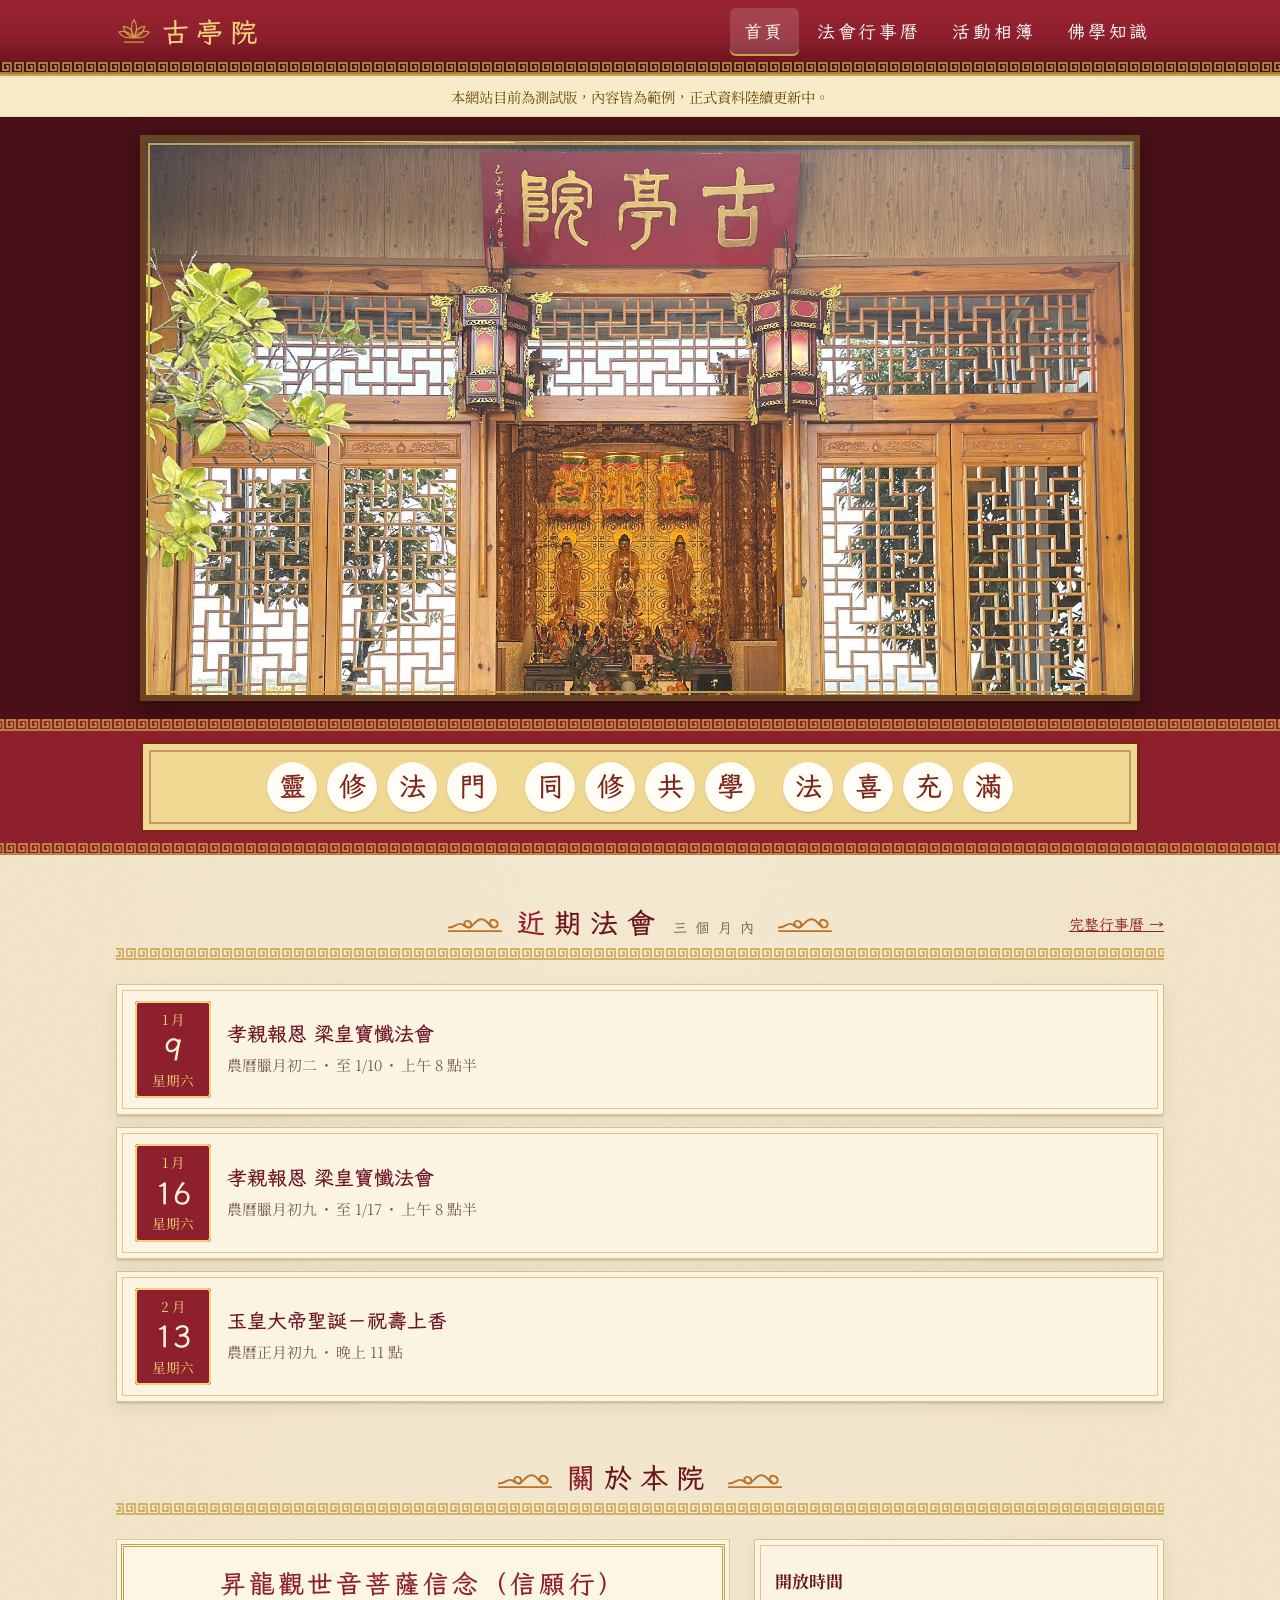
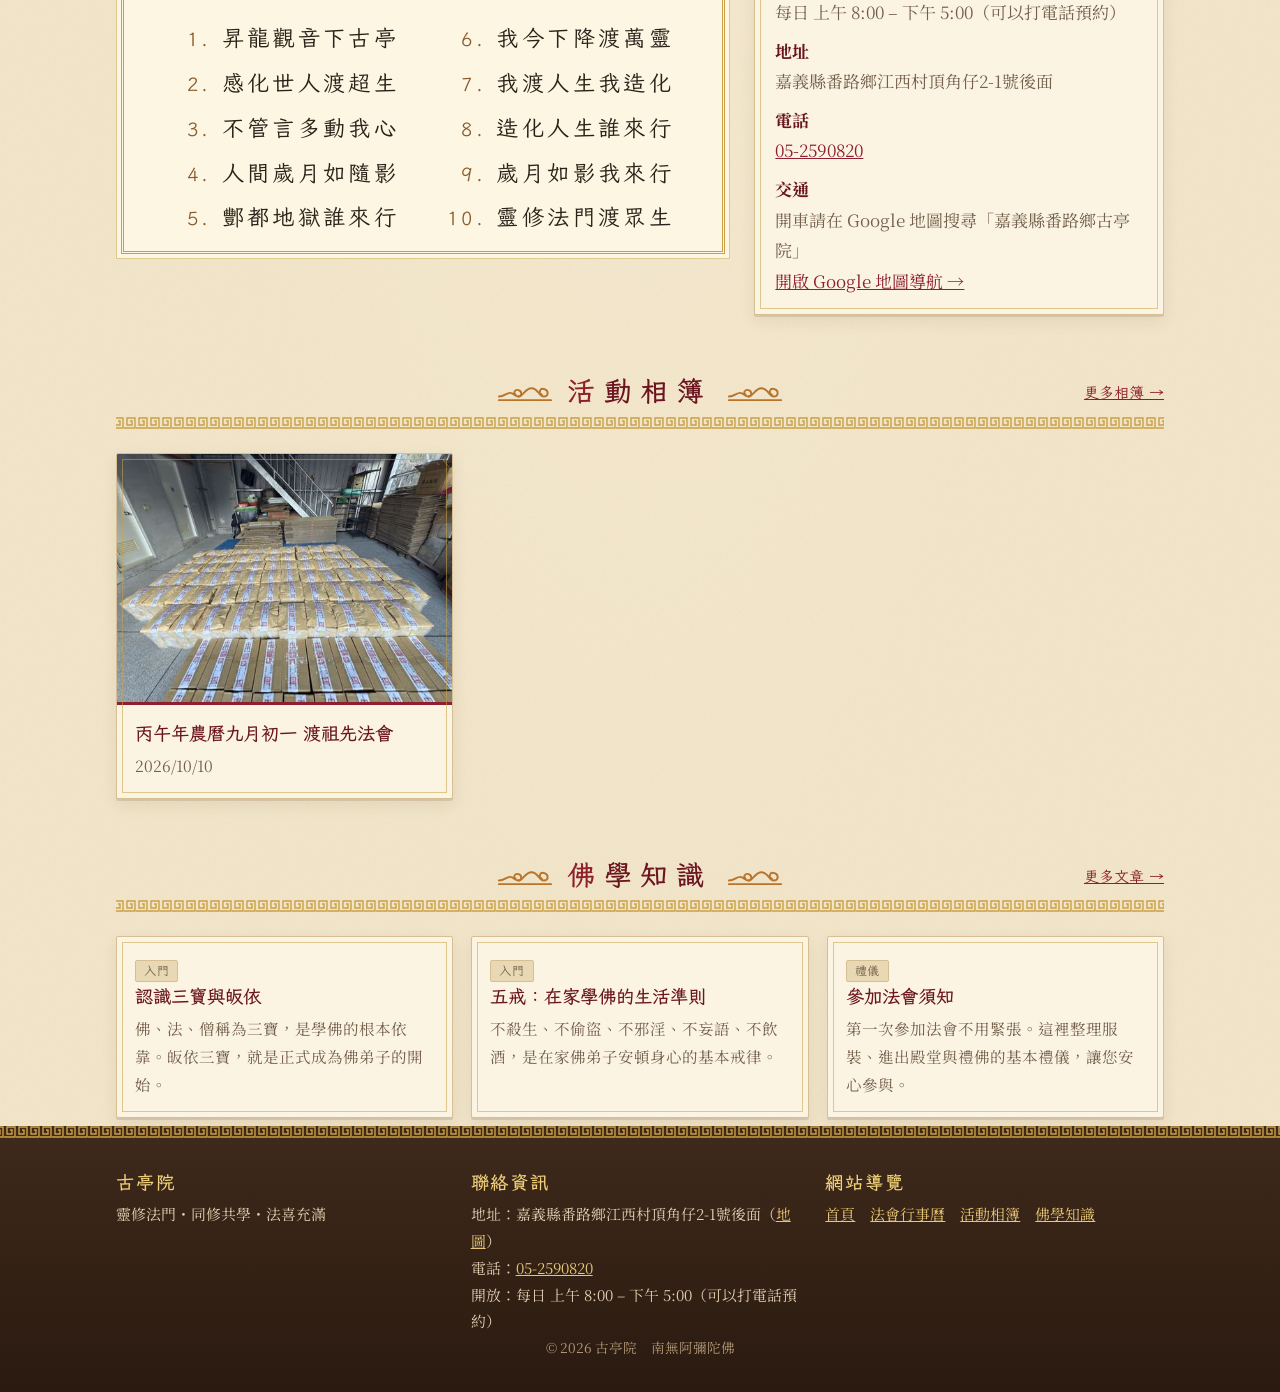
==== commit 190a9086: "本院簡介改為昇龍觀世音菩薩信念（信願行）十句 - data/site.js 新增 creedTitle、creed，拿掉範例簡介文字 - 首頁「關於本院」以宣紙框、兩欄編號顯示十句 - 版本號 ?v=" ====
--- a/index.html
+++ b/index.html
@@ -9,7 +9,7 @@
 <link rel="preconnect" href="https://fonts.googleapis.com">
 <link rel="preconnect" href="https://fonts.gstatic.com" crossorigin>
 <link href="https://fonts.googleapis.com/css2?family=LXGW+WenKai+TC:wght@400;700&family=Noto+Sans+TC:wght@400;700&family=Noto+Serif+TC:wght@400;600;700&display=swap" rel="stylesheet">
-<link rel="stylesheet" href="assets/css/style.css?v=15">
+<link rel="stylesheet" href="assets/css/style.css?v=16">
 </head>
 <body>
 <header id="site-header" class="site-header"></header>
@@ -43,12 +43,12 @@
   </section>
 </main>
 <footer id="site-footer" class="site-footer"></footer>
-<script src="data/site.js?v=15"></script>
-<script src="data/events.js?v=15"></script>
-<script src="data/photos.js?v=15"></script>
-<script src="data/albums.js?v=15"></script>
-<script src="data/articles.js?v=15"></script>
-<script src="assets/js/common.js?v=15"></script>
-<script src="assets/js/home.js?v=15"></script>
+<script src="data/site.js?v=16"></script>
+<script src="data/events.js?v=16"></script>
+<script src="data/photos.js?v=16"></script>
+<script src="data/albums.js?v=16"></script>
+<script src="data/articles.js?v=16"></script>
+<script src="assets/js/common.js?v=16"></script>
+<script src="assets/js/home.js?v=16"></script>
 </body>
 </html>
--- a/assets/css/style.css
+++ b/assets/css/style.css
@@ -708,3 +708,31 @@
   .zhaobi .group { gap: 6px; }
   .zhaobi .ch { width: 40px; height: 40px; font-size: 1.35rem; }
 }
+
+/* ===== 本院簡介：昇龍觀世音菩薩信念 ===== */
+.creed {
+  background: #fdf6e3;
+  border: 1px solid #e0c98f;
+  outline: 3px double #c9a046;
+  outline-offset: -8px;
+  padding: 26px 22px 18px;
+  text-align: center;
+}
+.creed h3 {
+  margin: 0 0 14px;
+  font-family: var(--font-kai, var(--font-serif));
+  color: var(--primary);
+  font-size: clamp(1.25rem, 4.2vw, 1.6rem);
+  letter-spacing: 0.12em;
+}
+.creed-cols { display: flex; flex-wrap: wrap; justify-content: center; gap: 0 48px; }
+.creed ol {
+  margin: 0; padding: 0 0 0 2.2em; text-align: left;
+  font-family: var(--font-kai, var(--font-serif));
+  font-size: clamp(1.15rem, 3.8vw, 1.4rem);
+  line-height: 2;
+  letter-spacing: 0.15em;
+  color: #2a2118;
+}
+.creed li::marker { color: #8a5a2b; font-size: 0.85em; }
+@media (max-width: 480px) { .creed-cols { gap: 0; } }
